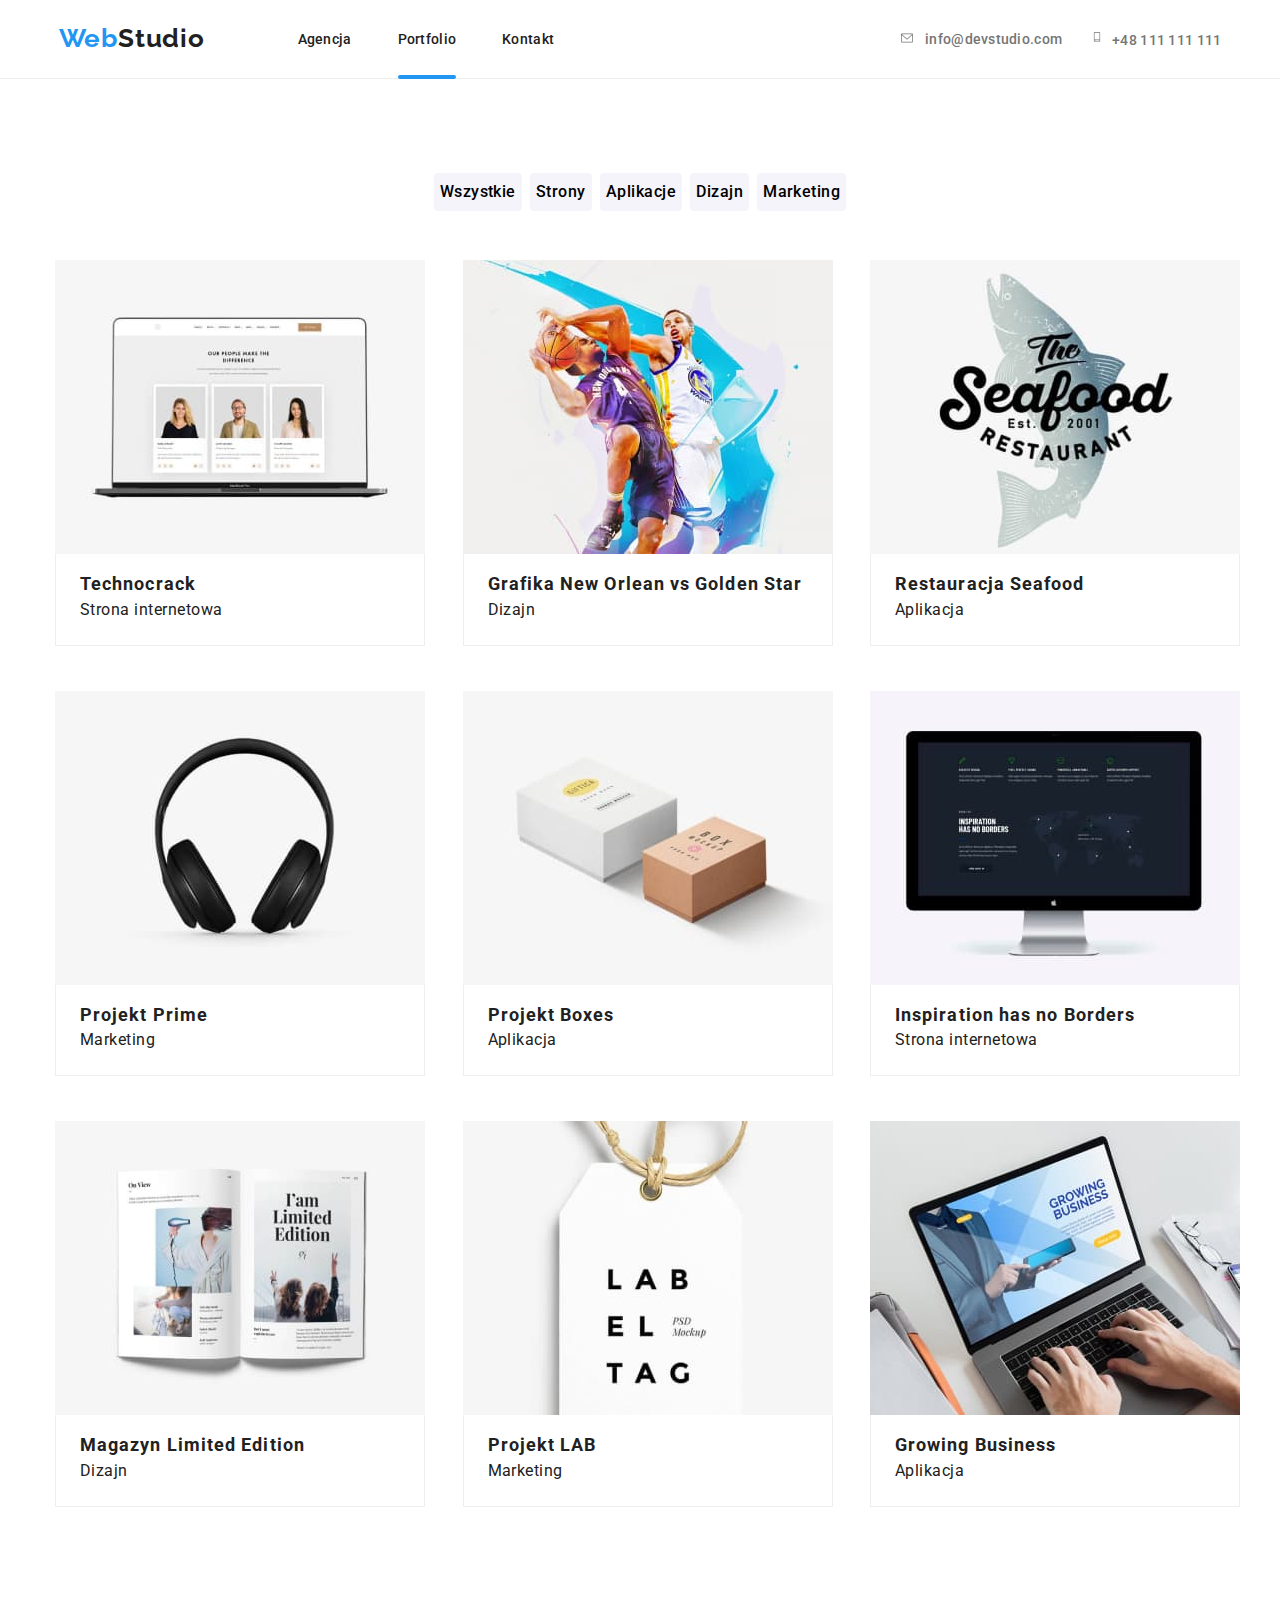
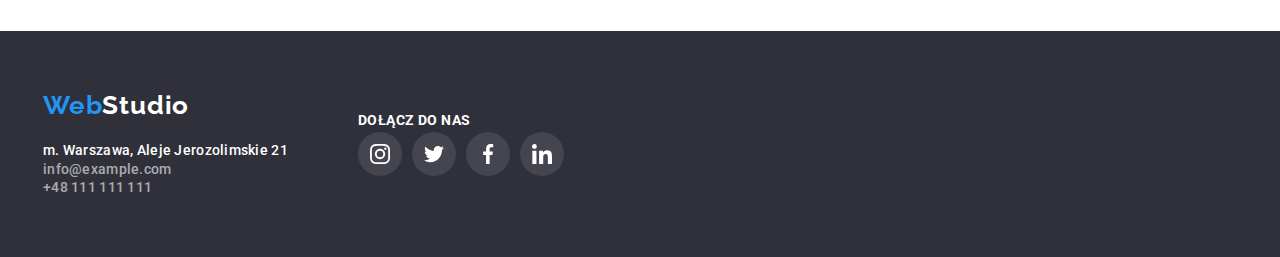
==== portfolio.html @ 9479b804 "zmiany w index" ====
<!DOCTYPE html>
<html lang="en">
<head>
    <meta charset="UTF-8">
    <meta http-equiv="X-UA-Compatible" content="IE=edge">
    <meta name="viewport" content="width=device-width, initial-scale=1.0">
    <title>Studio</title>
    <link rel="stylesheet" href="https://cdnjs.cloudflare.com/ajax/libs/modern-normalize/1.0.0/modern-normalize.min.css">
    <link rel="stylesheet" href="css/styles.css">
    <link rel="preconnect" href="https://fonts.googleapis.com">
    <link rel="preconnect" href="https://fonts.gstatic.com" crossorigin>
    <link href="https://fonts.googleapis.com/css2?family=Raleway:wght@700&family=Roboto:wght@400;500;700;900&display=swap" rel="stylesheet">
</head>
<body>
    <header class="head">
        <div class="container">
            <div class="logo">
                <a class="logo-black" href="index.html"><span class="logo-blue">Web</span>Studio</a>
            </div>
            <nav class="navigation">
                <ul class="navigation-list">
                    <li class="navigation-list-item">
                        <a class="navigation-list-item-link" href="index.html">Agencja</a>
                    </li>
                    <li class="navigation-list-item ">
                        <div>
                            <a class="navigation-list-item-link blue-line" href="portfolio.html">Portfolio</a>
                        </div>
                    </li>
                    <li class="navigation-list-item">
                        <a class="navigation-list-item-link" href="#">Kontakt</a>
                    </li>
                </ul>
            </nav>
            <ul class="head-adress-list">
                <li class="head-adres-mail adress-link">
                    <a class="head-adress-link" href="mailto:info@devstudio.com">
                        <svg class="head-icon" width="16" height="12">
                            <use href="./images/sprite.svg#icon-icon1head1" id="icon-icon1head1"></use>
                        </svg>info@devstudio.com
                    </a>
                </li>
                <li class="head-adres-phone">
                    <a class="head-adress-link" href="tel:+48111111111"> 
                        <svg class="head-icon" width="10" height="16">
                            <use href="./images/sprite.svg#icon-icon1head2"></use>
                        </svg>+48 111 111 111
                    </a>
                </li>    
            </ul>
        </div>
    </header> 
    <main>
<!--division:Buttons-->
        <section class="menu-buttons">
            <div class="container">
                <ul class="menu-buttons-list">
                    <li class="menu-buttons-list-item"><button class="button-portfolio" type="button">Wszystkie</button></li>
                    <li class="menu-buttons-list-item"><button class="button-portfolio" type="button">Strony</button></li>
                    <li class="menu-buttons-list-item"><button class="button-portfolio" type="button">Aplikacje</button></li>
                    <li class="menu-buttons-list-item"><button class="button-portfolio" type="button">Dizajn</button></li>
                    <li class="menu-buttons-list-item"><button class="button-portfolio" type="button">Marketing</button></li>
                </ul>
            </div>
        </section>
<!--division:Portfolio-->
        <section class="portfolio">   
            <div class="container">
                <ul class="portfolio-list">
                    <li class="portfolio-list-item">
                        <img class="portfolio-photo" src="images/img1computer.jpg" alt="Strona internetowa Technocrack" width='370' height='294'>
                        <figcaption class="portfolio-border">
                            <p class="portfolio-example">Technocrack</p>    
                            <p class="portfolio-description">Strona internetowa</p>
                        </figcaption>    
                    </li>
                    <li class="portfolio-list-item">
                        <img class="portfolio-photo" src="images/img2sport.jpg" alt="Grafika New Orlean vs Golden Star" width='370' height='294'>
                        <figcaption class="portfolio-border">
                            <p class="portfolio-example">Grafika New Orlean vs Golden Star</p>
                            <p class="portfolio-description">Dizajn</p>
                        </figcaption>
                    </li>
                    <li class="portfolio-list-item">
                        <img class="portfolio-photo" src="images/img3fish.jpg" alt="Logo Restauracji Seafood" width='370' height='294'>
                        <figcaption class="portfolio-border">
                            <p class="portfolio-example">Restauracja Seafood</p>
                            <p class="portfolio-description">Aplikacja</p>
                        </figcaption>
                    </li>
                    <li class="portfolio-list-item">
                        <img class="portfolio-photo" src="images/img4headphone.jpg" alt="Słuchwki - Projekt Prime" width='370' height='294'>
                        <figcaption class="portfolio-border">
                            <p class="portfolio-example">Projekt Prime</p>
                            <p class="portfolio-description">Marketing</p>
                        </figcaption>
                    </li>
                    <li class="portfolio-list-item">
                        <img class="portfolio-photo" src="images/img5boxes.jpg" alt="Pudełka - Projekt Boxes" width='370' height='294'>
                        <figcaption class="portfolio-border">
                            <p class="portfolio-example" >Projekt Boxes</p>
                            <p class="portfolio-description">Aplikacja</p>
                        </figcaption>        
                    </li> 
                    <li class="portfolio-list-item">
                        <img class="portfolio-photo" src="images/img6monitor.jpg" alt=">Na ekranie monitora strona Projektu Inspiration has no Borders" width='370' height='294'>
                        <figcaption class="portfolio-border">
                            <p class="portfolio-example">Inspiration has no Borders</p>
                            <p class="portfolio-description">Strona internetowa</p>
                        </figcaption>   
                    </li>
                    <li class="portfolio-list-item">
                        <img class="portfolio-photo" src="images/img7book.jpg" alt="Otwarty magazyn Limited Edition" width='370' height='294'>
                        <figcaption class="portfolio-border">   
                            <p class="portfolio-example">Magazyn Limited Edition</p>
                            <p class="portfolio-description">Dizajn</p>
                        </figcaption>
                    </li>
                    <li class="portfolio-list-item">
                        <img class="portfolio-photo" src="images/img8label.jpg" alt="Zawieszka z logiem Projekt LAB" width='370' height='294'>
                        <figcaption class="portfolio-border">
                                <p class="portfolio-example">Projekt LAB</p>
                                <p class="portfolio-description">Marketing</p>
                        </figcaption>
                    </li>
                    <li class="portfolio-list-item">
                        <img class="portfolio-photo" src="images/img9computer2.jpg" alt="Logotyp Growing Business na ekranie monitora" width='370' height='294'>
                        <figcaption class="portfolio-border">
                                <p class="portfolio-example">Growing Business</p>
                                <p class="portfolio-description">Aplikacja</p>
                        </figcaption>
                    </li>
                </ul>
            </div>
        </section>
    </main>
    <!--FOOTER-->
    <footer class="foot section">
        <div class="container foot-div">
            <div class="foot-navigation">
                <div class="logo-foot">
                    <a class="logo-white" href="index.html"><span class="logo-blue">Web</span>Studio</a>
                </div>
                <address>
                    <ul class="foot-list">
                        <li><a class="foot-adress" href="https://goo.gl/maps/iG8N9iNhBNZRM3RP8">m. Warszawa, Aleje
                                Jerozolimskie 21</a></li>
                        <li><a class="foot-mail" href="mailto:info@example.com">info@example.com</a></li>
                        <li><a class="foot-phone-number" href="tel:+48111111111">+48 111 111 111</a></li>
                    </ul>
                </address>
            </div>
            <div class="foot-social-media">
                <p class="foot-social-media-caption">DOŁĄCZ DO NAS</p>
                <ul class="foot-social-media-list">
                    <li class="foot-social-media-list-item">
                        <a class="foot-social-media-list-link" href="#">
                            <svg class="foot-icon" width="20" height="20">
                                <use href="./images/sprite.svg#icon-icon3socialmedia1"></use>
                            </svg>
                        </a>
                    </li>
                    <li class="foot-social-media-list-item">
                        <a class="foot-social-media-list-link" href="#">
                            <svg class="foot-icon" width="20" height="20">
                                <use href="./images/sprite.svg#icon-icon3socialmedia2"></use>
                            </svg>
                        </a>
                    </li>
                    <li class="foot-social-media-list-item">
                        <a class="foot-social-media-list-link" href="#">
                            <svg class="foot-icon" width="20" height="20">
                                <use href="./images/sprite.svg#icon-icon3socialmedia3"></use>
                            </svg>
                        </a>
                    </li>
                    <li class="foot-social-media-list-item">
                        <a class="foot-social-media-list-link" href="#">
                            <svg class="foot-icon" width="20" height="20">
                                <use href="./images/sprite.svg#icon-icon3socialmedia4"></use>
                            </svg>
                        </a>
                    </li>
                </ul>
            </div>
        </div>
    </footer>
</body>
</html>
---- css/styles.css ----
:root {
  --main-font: "Roboto", sans-serif;
  --secondary-font: "Raleway", sans-serif;
  --main-color: #212121;
  --secondary-color: #2196f3;
  --white-color: #ffffff;
  --grey-color: #757575;
  --background-color: #2f303a;
  --second-background-color: #F5F4FA;
  --third-backgroundcolor: rgba(47,48,58,0.8);
  --footer-color: rgba(255, 255, 255, 0.6);
  --button-background-color: #f5f4fa;
  --backdrop-background-color: rgba(0, 0, 0, 0.1);
  --main-button-box-shadow: 0px 4px 4px rgba(0, 0, 0, 0.15);
  --menu-button-box-shadow: 0px 3px 1px rgba(0, 0, 0, 0.1),
    0px 1px 2px rgba(0, 0, 0, 0.08),
    0px 2px 2px rgba(0, 0, 0, 0.12);
  --white-border-color: #eeeeee;
  --caption-shadow: rgba(0, 0, 0, 0.12),
    0px 1px 1px rgba(0, 0, 0, 0.14),
    0px 2px 1px rgba(0, 0, 0, 0.2);
  --icon-first-color: #AFB1B8;
  --icon-second-color: rgba(255, 255, 255, 0.1);
  --portfolio-shadow: 0px 1px 1px rgba(0, 0, 0, 0.12),
    0px 4px 4px rgba(0, 0, 0, 0.06),
    1px 4px 6px rgba(0, 0, 0, 0.16);
  --modal-window-box-shadow: 0px 1px 3px rgba(0, 0, 0, 0.12),
    0px 1px 1px rgba(0, 0, 0, 0.14),
    0px 2px 1px rgba(0, 0, 0, 0.2);
}
body {
  font-family: var(--main-font);
  color: var(--main-color);
  font-style: normal;
  align-items: center;
}
h1,
h2,
h3,
h4,
h5,
h6 {
  margin: 0;
  padding: 0;
}
ul {
  padding: 0;
  margin: 0;
}
p {
  padding: 0;
  margin: 0;
}
img {
  display: block;
}
.container {
  width: 1200px;
  margin: 0 auto;
  align-items: center;
  justify-content: center;
}
/*=====HEADER=====*/

.head {
  border-bottom: 1px solid var(--white-border-color)
}
.head .container{
  display: flex;
  align-items: center;
  margin-left:auto;
}
.logo {
  margin-right: 93px;
  padding-top: 24px;
  padding-bottom: 24px;  
 }
.logo-black {
  font-family: var(--secondary-font);
  font-weight: 700;
  font-size: 26px;
  line-height: 1,192;
  letter-spacing: 0.03em;
  text-decoration: none;
  color: var(--main-color);
}
.logo-blue {
  font-family: var(--secondary-font);
  font-weight: 700;
  font-size: 26px;
  line-height: 1,192;
  letter-spacing: 0.03em;
  text-decoration: none;
  color: var(--secondary-color);
}
.navigation {
  display: flex;
}
.navigation-list {
  list-style-type: none;
  text-decoration: none;
  display: flex;
  color: var(--main-color);
  }
.navigation-list .navigation-list-item:not(:last-child) {
  margin-right: 46px;
}
.navigation-list-item-link {
  font-weight: 500;
  font-size: 14px;
  line-height: 1,142;
  letter-spacing: 0.02em;
  text-decoration: none;
  color: var(--main-color);
  
}
.navigation-list-item-link:hover,
.navigation-list-item-link:focus,
.navigation-list-item-link:active {
  color: var(--secondary-color);
  text-decoration: none;
}

.blue-line::after {
background-color: var(--secondary-color);
border-radius: 2px;
height: 4px;
width: 58px;
position: absolute;
content: "";
display: block;
justify-content: center;
margin-top: 27px;
margin-bottom: 0;
}

.head-adress-list{
  display: flex;
  padding-left: 345px;
  align-items: center;
  list-style-type: none;
  text-decoration: none;
  }
.adress-link:not(:last-child) {
  margin-right: 30px;
}
.head-adress-link {
  font-weight: 500;
  font-size: 14px;
  line-height: 1,142;
  letter-spacing: 0.02em;
  text-decoration: none;
  color: var(--grey-color);
}
.head-adress-link:hover,
.head-adress-link:hover .head-icon,
.head-adress-link:focus,
.head-adress-link:active,
.head-icon:hover,
.head-icon:focus,
.head-icon:active {
  color: var(--secondary-color);
  fill: var(--secondary-color);
}
.head-icon {
  display: inline-flex;
  align-items: center;
  justify-content: center;
  fill: var(--grey-color);
  margin-right: 10px;
  padding-top: auto;
  padding-bottom: auto;
}

/*====H2 to section=====*/

.heading-second-level {
  font-weight: 700;
  font-size: 36px;
  line-height: 1.143;
  padding-top: 94px;
  padding-bottom: 50px;
  list-style-type: none;
  text-decoration: none;
  padding-top: 94px;
  
}
/*=====section:EFEKTYWNE ROZWIĄZANIA DLA WASZEGO BIZNESU=======*/

.hero {
  display: flex;
  max-width: 1600px;
  padding-top: 200px;
  padding-bottom: 200px;
  background-size: cover;
  align-items: center;
  margin-left: auto;
  margin-right: auto;
  background-repeat: no-repeat;
  background-image:linear-gradient(rgba(47, 48, 58, 0.4),rgba(47, 48, 58, 0.4)), url("../images/imgbackground1.jpg");
  
}
.hero .hero-content-title {
  width: 696px;
  text-align: center;
  margin-left: auto;
  margin-right: auto;
}
.hero-content {
  text-decoration: none;

  }
.hero-content-title {
  font-weight: 900;
  font-size: 44px;
  line-height: 1.363;
  letter-spacing: 0.06em;
  text-decoration: none;
  text-transform: uppercase;
  color: var(--white-color);
  padding-bottom: 30px; 
}
.hero-content-button {
  font-weight: 700;
  font-size: 16px;
  line-height: 1,185;
  width: 200px;
  height: 50px;
  color: var(--white-color);
  background-color: var(--secondary-color);
  box-shadow: var(--main-button-box-shadow);
  border-radius: 4px;
  border-style: none;
  cursor: pointer;
  align-items: center;
  text-align: center;
  display: block;
  letter-spacing: 0.06em;
  margin-right:auto;
  margin-left:auto;
  }

  

/*======division:paragraphs=======*/

.paragraphs {
  padding-top: 94px;
 }
.paragraphs-list {
  list-style-type: none;
  text-decoration: none;
  display: flex;
  justify-content: space-evenly;
}
.paragraphs-list-item {
  padding-right: 15px;
  padding-left: 15px;
}
.paragraphs-list-item-title {
  font-weight: 700;
  font-size: 14px;
  line-height: 1.143;
  text-transform: uppercase;
  letter-spacing: 0.03em;
}
.paragraphs-list-item-content {
  font-size: 14px;
  line-height: 1.714;
  text-transform: none;
  letter-spacing: 0.03em;
  color: var(--grey-color);
  margin-top: 10px;
}
.paragraphs-list-icon {
  width: 270px;
  height: 120px;
  background-color: var(--second-background-color);
  display: flex;
  justify-content: center;
  align-items: center;
  margin-bottom: 30px;
}
/*======section:Czym się zajmujemy=======*/

.about-us-heading-second-level {
  font-weight: 700;
  font-size: 36px;
  line-height: 1.167;
  padding-top: 94px;
  padding-bottom: 50px;
  margin: 0 auto;
  list-style-type: none;
  text-decoration: none;
  padding-top: 94px;
  padding-left: 424px;
}
.about-us-title {
  font-weight: 700;
  font-size: 36px;
  line-height: 1.167;
  list-style-type: none;
  text-decoration: none;
  align-items: center;
  padding-bottom:  50px;
}
.about-us-list {
  display: flex;
  list-style-type: none;
  padding-bottom: 94px;
  }
.about-us-list-item {
  padding-right: 15px;
  padding-left: 15px;
}
.about-us-caption {
display: block;
}
.about-us-label {
  position: relative;
  bottom: 70px;
  display: flex;
  align-items: center;
  justify-content: center;
  width: 100%;
  height: 70px;
  font-weight: 700;
  font-size: 14px;
  line-height: 1.143;
  text-align: center;
  letter-spacing: 0.03em;
  text-transform: uppercase;
  color: var(--white-color);
  background-color: var(--third-backgroundcolor);
}

/*======section: Nasz zespół=======*/

.team {
  background-color: var(--second-background-color);
}
.team-heading-second-level {
  font-weight: 700;
  font-size: 36px;
  line-height: 1.167;
  padding-top: 94px;
  padding-bottom: 50px;
  margin: 0 auto;
  list-style-type: none;
  text-decoration: none;
  padding-top: 94px;
  padding-left: 496px;
}
.team-list {
  display: flex;
  justify-content: space-evenly;
  list-style: none;
  flex-basis: calc(100%/4-30px);
}
.team-list-item {
  width: 270px;
  justify-content: center;
  display: flex;
  margin-left: 15px;
  margin-right: 15px;
  margin-bottom: 30px;
}
.team-list-caption {
  height: auto;
  width: 270px;
  border-radius: 0px 0px 4px 4px;
  box-shadow: 0px 1px 3px var(--caption-shadow);
  background: var(--white-color); 
}
.team-list-name {
  font-weight: 500;
  font-size: 16px;
  line-height: 1,188;
  letter-spacing: 0.03em;
  text-align: center;
  margin:0;
  padding-top:30px;
  padding-bottom: 10px;
}
.team-list-position {
  font-size: 16px;
  line-height: 1,188;
  letter-spacing: 0.03em;
  color: var(--grey-color);
  text-align: center;
  margin:0;
  padding-bottom:30px;
}
.team-social-media {
  display: flex;
  justify-content: space-evenly;
  align-content: center;
  padding-bottom: 30px;
}
.team-list-link{
  display: flex;
  align-items: center;
  justify-content: center;
  width: 44px;
  height: 44px;
  background-color: var(--white-color);
  border-radius: 50%;
  fill: var(--icon-first-color);
}
.team-list-link:focus, .team-list-link:hover {
  background-color: var(--secondary-color);
  fill: var(--white-color);  
}

/*=======section:Nasi klienci================*/

.our-clients-second-level {
font-weight: 700;
font-size: 36px;
line-height: 1,167;
text-align: center;
letter-spacing: 0.03em;
padding-top: 94px;
padding-bottom: 50px;
}
.our-clients-list {
  display: flex;
  align-items: center;
  justify-content: space-evenly;
  list-style-type: none;
  padding-bottom: 94px;
 
}
.our-clients-list-link {
  border: 1px solid var(--icon-first-color);
  border-radius: 4px;
  width: 170px;
  height: 92px;
  display: flex;
  align-items: center;
  justify-content: space-evenly;
    fill: var(--icon-first-color);
}
.client-icon {
  width: 106px;
  height: 60px;

}
.our-clients-list-link:hover, .our-clients-list-link:focus {
  fill: var(--secondary-color);
  border: 1px solid var(--secondary-color);
}

/*===========okno modalne===========*/

.backdrop {
  position: fixed;
  background-color: var(--backdrop-background-color);
  width: 100%;
  height: 100%;
  left: 0;
  top: 0;
  transition: opacity 250ms cubic-bezier(0.4, 0, 0.2, 1);

}
.modal {
  position: absolute;
  background-color: var(--white-color);
  width: 528px;
  height: 581px;
  border-radius: 4px;
  box-shadow: var(--modal-window-box-shadow);
  top: 40%;
  left: 50%;
  transform: translate(-50%, -15%);
  
}
.close-btn {
  position: absolute;
  top: 8px;
  right: 8px;
  width: 30px;
  height: 30px;
  border-radius: 50%;
  cursor: pointer;
  color: var(--white-color);
  background-color: var(--white-color);
  border: 1px solid var(--backdrop-background-color);
}
.close-icon {
  height: 18px;
  width: 18px;
  position: absolute;
  top: 5px;
  right: 5px;
  
}
.is-hidden {
  opacity: 0;
  visibility: hidden;
  pointer-events: none;
}


/*=======footer=====================*/

.foot {
  background-color: var(--background-color);
  font-style: normal;
 }
.foot .container {
  display: flex;
  align-items: center;
}
.foot-div {
  display: inline-block;
  margin: auto;
}
.logo-foot{
  padding-top: 60px;
}
.logo-white {
  font-family: var(--secondary-font);
  font-weight: 700;
  font-size: 26px;
  line-height: 1,192;
  letter-spacing: 0.03em;
  text-decoration: none;
  color: var(--white-color);
}
.foot-list {
  list-style-type: none;
  padding-top: 20px;
  padding-bottom: 60px;

  display: flex;
  flex-direction: column;
}
.foot-adress {
  font-weight: 500;
  font-size: 14px;
  line-height: 1.333;
  letter-spacing: 0.02em;
  text-decoration: none;
  font-style: normal;
  color: var(--white-color);
}
.foot-adress:hover,
.foot-adress:focus,
.foot-adress:active {
  color: var(--secondary-color);
}
.foot-mail {
  font-weight: 500;
  font-size: 14px;
  line-height: 1.333;
  letter-spacing: 0.02em;
  text-decoration: none;
  font-style: normal;
  color: var(--footer-color);
}
.foot-mail:hover,
.foot-mail:focus,
.foot-mail:active {
  color: var(--secondary-color);
}
.foot-phone-number {
  font-weight: 500;
  font-size: 14px;
  line-height: 1.333;
  letter-spacing: 0.02em;
  text-decoration: none;
  font-style: normal;
  color: var(--footer-color);
}
.foot-phone-number:hover,
.foot-phone-number:focus,
.foot-phone-number:active {
  color: var(--secondary-color);
}
.foot-social-media {
    padding-left: 70px;
  padding-right: 663px;
}
.foot-social-media-list{
  list-style: none;
  display: flex;
  padding-top: 20px;
}
.foot-social-media-list-item {
  padding-right: 10px;
}
.foot-social-media-caption{
  font-weight: 700;
  font-size: 14px;
  line-height: 16px;
  letter-spacing: 0.03em;
  text-transform: uppercase;
  position: absolute;
  color: var(--white-color);
  margin: 0px;
  padding-bottom: 20px;
}
.foot-social-media-list-link { 
  display: flex;
  align-items: center;
  justify-content: space-evenly;
  width: 44px;
  height: 44px;
  background-color: var(--icon-second-color);
  border-radius: 50%;
  fill: var(--white-color);
  list-style-type: none;
  }
.foot-social-media-list-link:focus,
.foot-social-media-list-link:hover {
  background-color: var(--secondary-color);
  fill: var(--white-color);
}
/*=========Portfolio buttons==========*/

.menu-buttons-list {
  list-style: none;
  display: flex;
  justify-content: center;
  padding-top: 94px;
  padding-bottom: 34px;
}
.menu-buttons-list-item:not(:last-child) {
  margin-right: 8px;
}
.button-portfolio {
  font-weight: 500;
  font-style: normal;
  font-size: 16px;
  line-height: 1.625;
  letter-spacing: 0.03em;
  width: auto;
  height: 38px;
  border-style: none;
  background-color: var(--button-background-color);
  border-radius: 4px;
  cursor: pointer;
}
.button-portfolio:hover,
.button-portfolio:focus {
  background-color: var(--secondary-color);
  box-shadow: var(--menu-button-box-shadow);
  color: var(--white-color);
  cursor: pointer;
}


/*======divison portfolio====*/

.portfolio-list {
  list-style-type: none;
  display: flex;
  flex-wrap: wrap;
  justify-content: space-between;
  margin-bottom: 94px;
}
.portfolio-list-item {
  margin-left: 15px;
  margin-top: 15px;
  margin-bottom: 30px;
  flex-basis: calc(100% / 3 - 30px);
  max-width: 370px;
}
.portfolio-list-item:hover,
.portfolio-list-item:focus {
  cursor: pointer;
  box-shadow: var(--portfolio-shadow);

}
.portfolio-border {
  border-left: 1px solid var(--white-border-color);
  border-bottom: 1px solid var(--white-border-color);
  border-right: 1px solid var(--white-border-color);
  width: 370px;
}
.portfolio-example {
  font-weight: 700;
  font-size: 18px;
  line-height: 2,000;
  letter-spacing: 0.06em;
  padding-top: 20px;
  padding-left: 24px;
}
.portfolio-description {
  font-size: 16px;
  line-height: 30px;
  letter-spacing: 0.03em;
  text-align: left;
  padding-left: 24px;
  padding-bottom: 20px;
  line-height: 1,666;
}
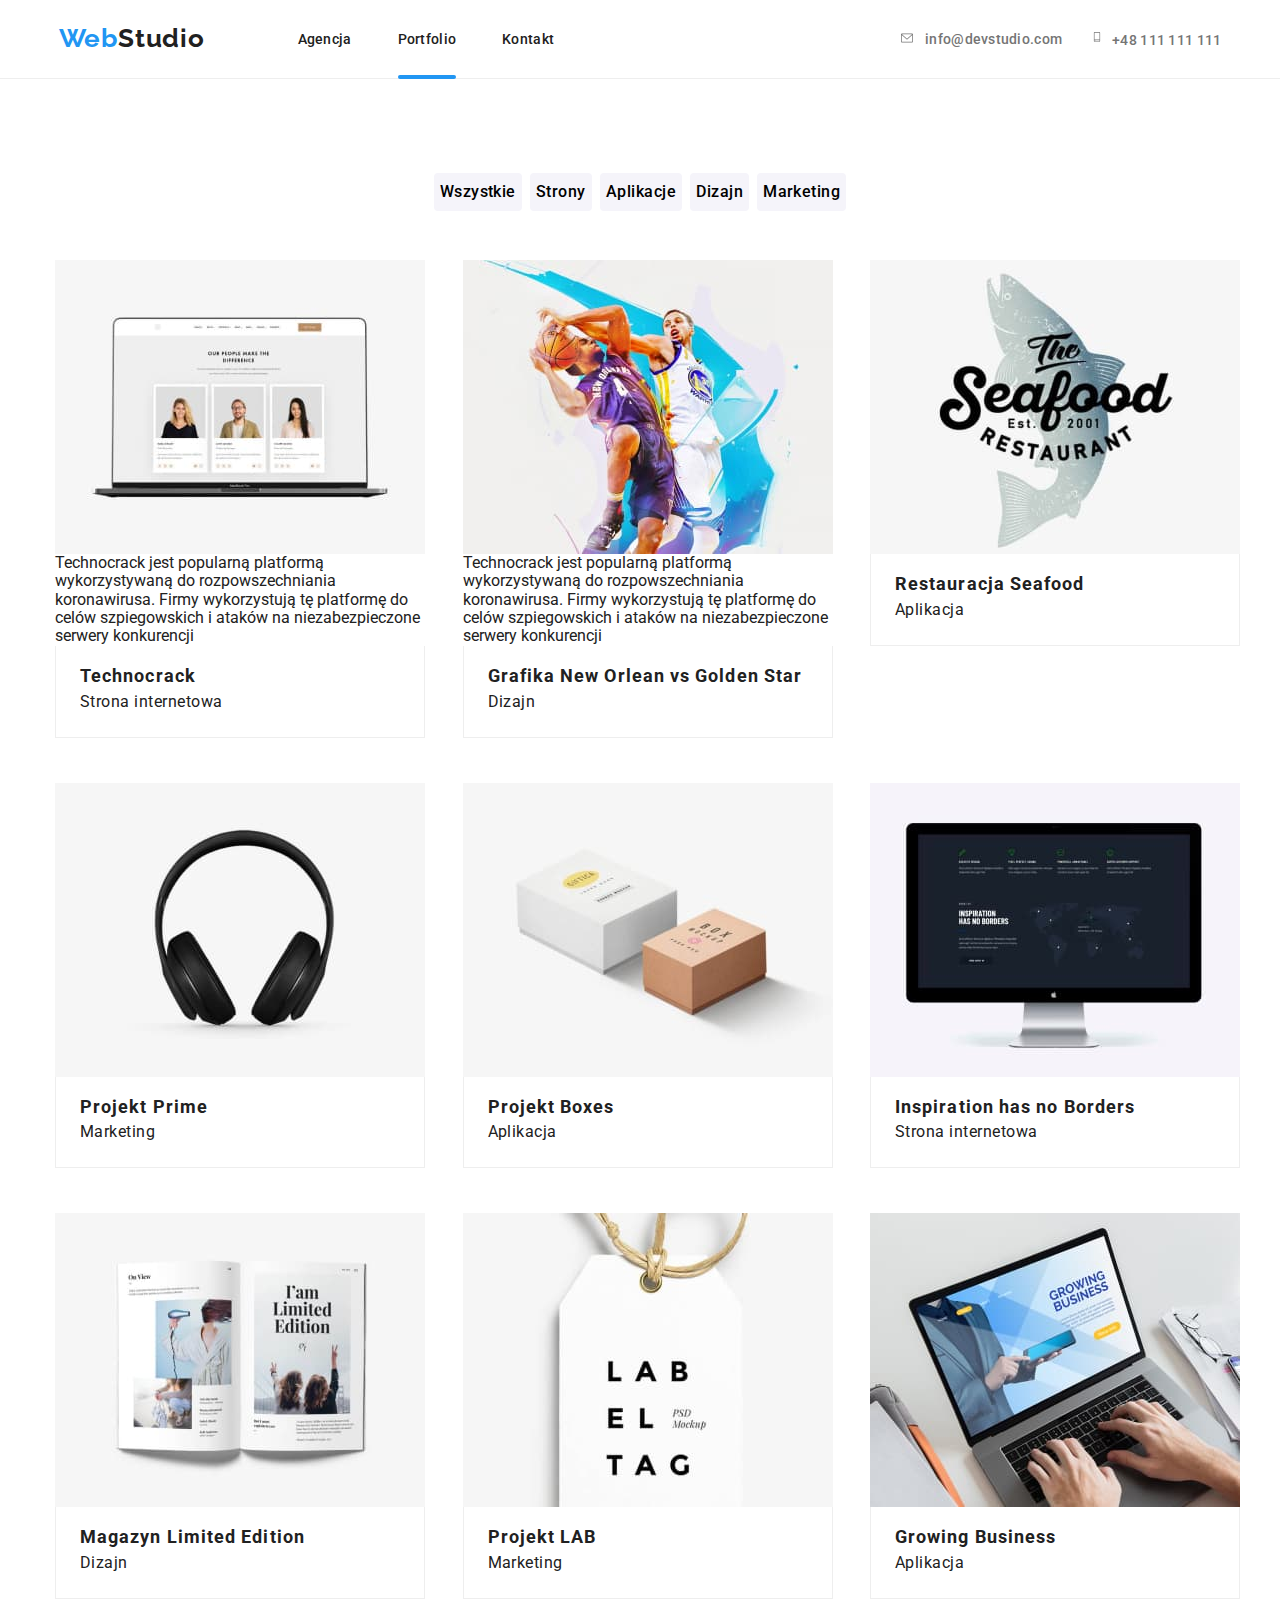
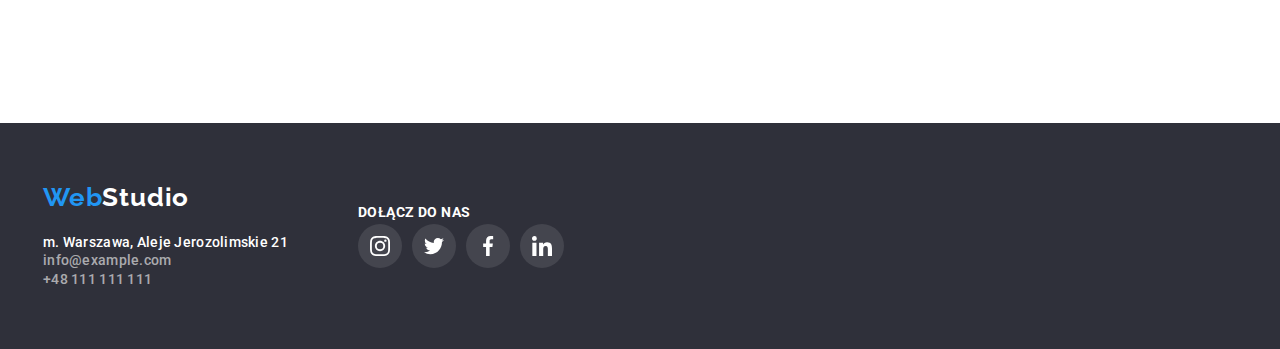
==== commit c52b3a71: "Update portfolio.html" ====
--- a/portfolio.html
+++ b/portfolio.html
@@ -68,14 +68,20 @@
             <div class="container">
                 <ul class="portfolio-list">
                     <li class="portfolio-list-item">
-                        <img class="portfolio-photo" src="images/img1computer.jpg" alt="Strona internetowa Technocrack" width='370' height='294'>
+                        <div>
+                            <img class="portfolio-photo" src="images/img1computer.jpg" alt="Strona internetowa Technocrack" width='370' height='294'>
+                            <p>Technocrack jest popularną platformą wykorzystywaną do rozpowszechniania koronawirusa. Firmy wykorzystują tę platformę do celów szpiegowskich i ataków na niezabezpieczone serwery konkurencji</p>
+                        </div>      
                         <figcaption class="portfolio-border">
                             <p class="portfolio-example">Technocrack</p>    
                             <p class="portfolio-description">Strona internetowa</p>
-                        </figcaption>    
+                        </figcaption>
                     </li>
                     <li class="portfolio-list-item">
-                        <img class="portfolio-photo" src="images/img2sport.jpg" alt="Grafika New Orlean vs Golden Star" width='370' height='294'>
+                        <div>
+                            <img class="portfolio-photo" src="images/img2sport.jpg" alt="Grafika New Orlean vs Golden Star" width='370' height='294'>
+                            <p>Technocrack jest popularną platformą wykorzystywaną do rozpowszechniania koronawirusa. Firmy wykorzystują tę platformę do celów szpiegowskich i ataków na niezabezpieczone serwery konkurencji</p>
+                        </div>
                         <figcaption class="portfolio-border">
                             <p class="portfolio-example">Grafika New Orlean vs Golden Star</p>
                             <p class="portfolio-description">Dizajn</p>
--- a/css/styles.css
+++ b/css/styles.css
@@ -170,6 +170,7 @@
   margin-right: 10px;
   padding-top: auto;
   padding-bottom: auto;
+  padding-right: 0;
 }
 
 /*====H2 to section=====*/
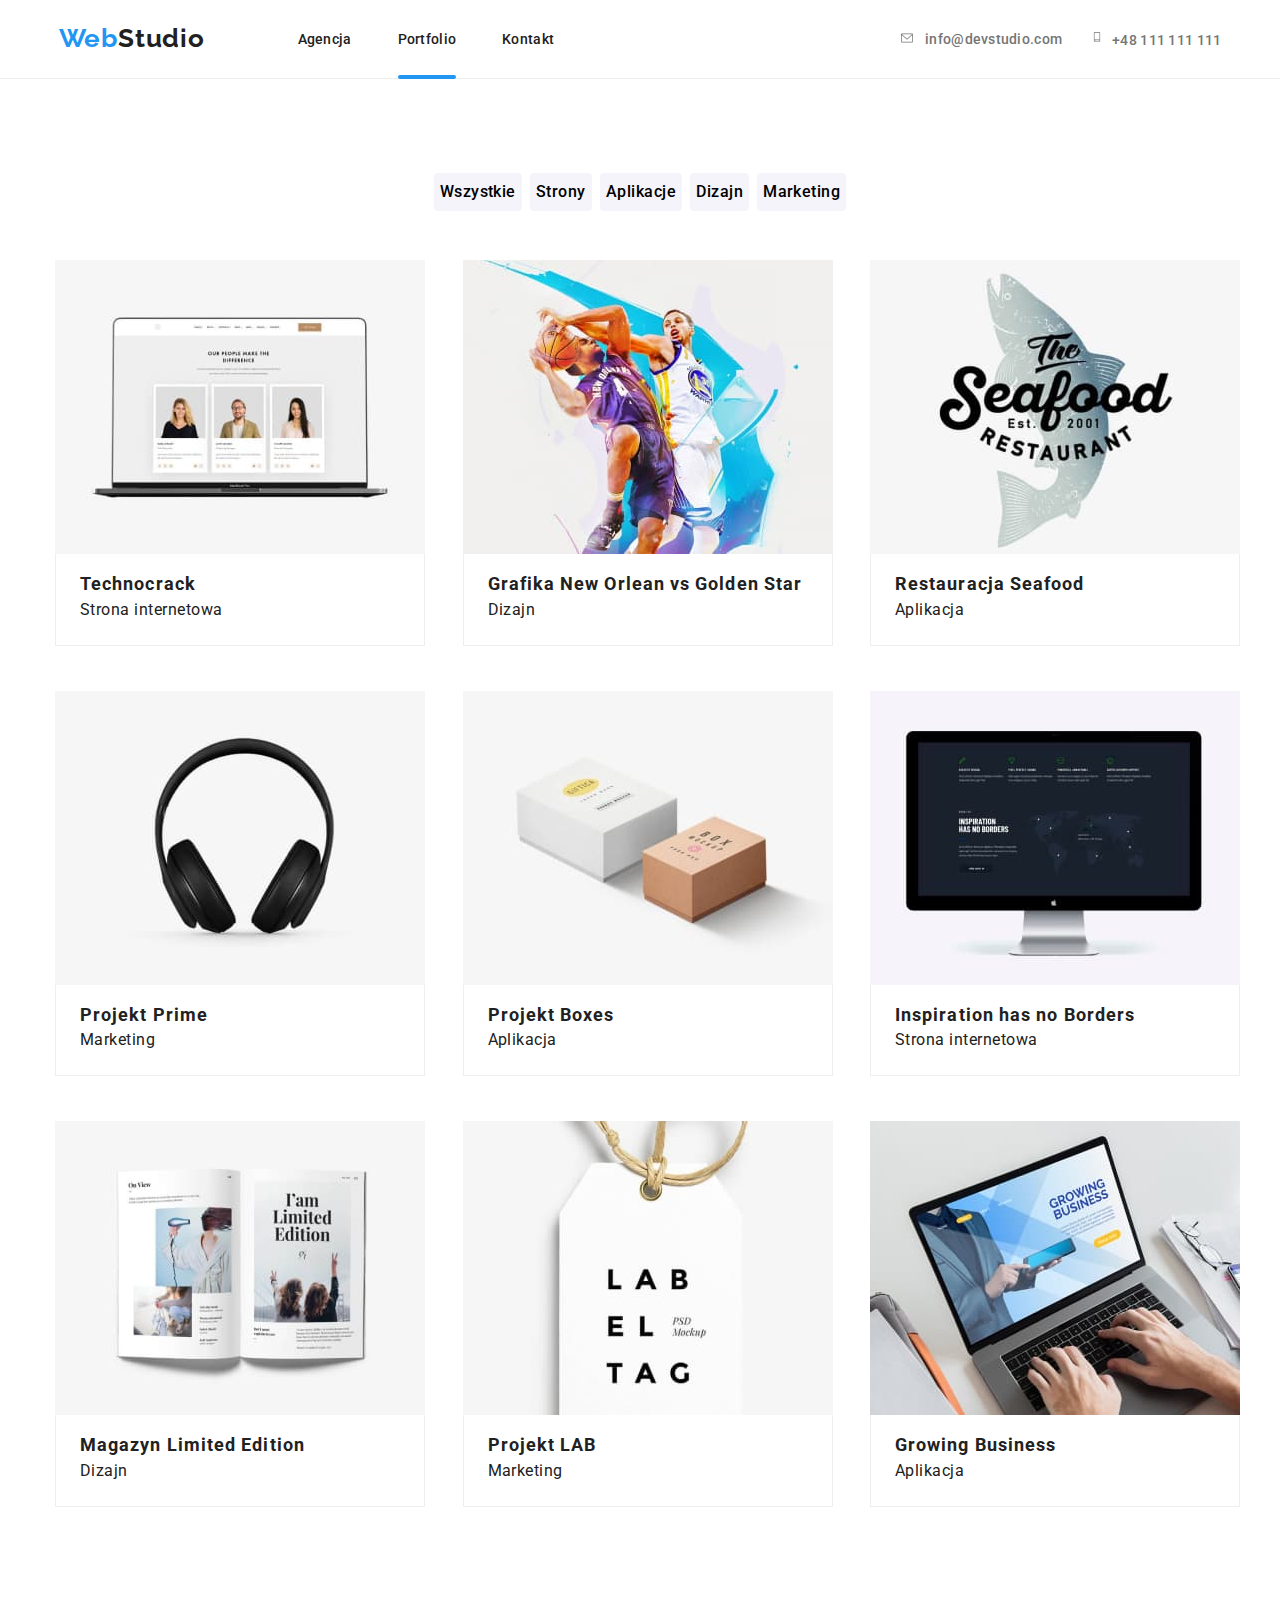
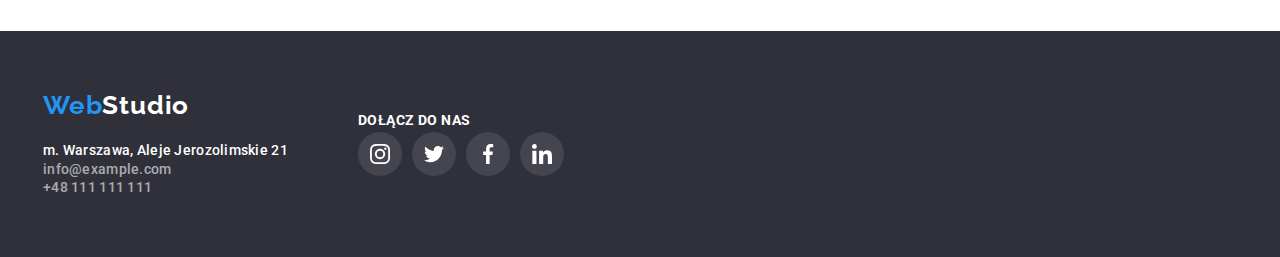
==== commit ed5c9939: "css+portfolio" ====
--- a/portfolio.html
+++ b/portfolio.html
@@ -68,73 +68,112 @@
             <div class="container">
                 <ul class="portfolio-list">
                     <li class="portfolio-list-item">
-                        <div>
+                        <div class="portfolio-item">
                             <img class="portfolio-photo" src="images/img1computer.jpg" alt="Strona internetowa Technocrack" width='370' height='294'>
-                            <p>Technocrack jest popularną platformą wykorzystywaną do rozpowszechniania koronawirusa. Firmy wykorzystują tę platformę do celów szpiegowskich i ataków na niezabezpieczone serwery konkurencji</p>
-                        </div>      
-                        <figcaption class="portfolio-border">
+                            <div class="portfolio-box">
+                                <p class="portfolio-box-text">Technocrack jest popularną platformą wykorzystywaną do rozpowszechniania koronawirusa. Firmy wykorzystują tę platformę do celów szpiegowskich i ataków na niezabezpieczone serwery konkurencji</p>
+                            </div>
+                        </div>
+                        <div class="portfolio-border">
                             <p class="portfolio-example">Technocrack</p>    
                             <p class="portfolio-description">Strona internetowa</p>
-                        </figcaption>
-                    </li>
-                    <li class="portfolio-list-item">
-                        <div>
+                        </div>
+                    </li>
+                    <li class="portfolio-list-item">
+                        <div class="portfolio-item">                  
                             <img class="portfolio-photo" src="images/img2sport.jpg" alt="Grafika New Orlean vs Golden Star" width='370' height='294'>
-                            <p>Technocrack jest popularną platformą wykorzystywaną do rozpowszechniania koronawirusa. Firmy wykorzystują tę platformę do celów szpiegowskich i ataków na niezabezpieczone serwery konkurencji</p>
-                        </div>
-                        <figcaption class="portfolio-border">
+                            <div class="portfolio-box">
+                                <p class="portfolio-box-text">Technocrack jest popularną platformą wykorzystywaną do rozpowszechniania koronawirusa. Firmy wykorzystują tę platformę do celów szpiegowskich i ataków na niezabezpieczone serwery konkurencji</p>
+                            </div>
+                        </div>
+                        <div class="portfolio-border">
                             <p class="portfolio-example">Grafika New Orlean vs Golden Star</p>
                             <p class="portfolio-description">Dizajn</p>
-                        </figcaption>
-                    </li>
-                    <li class="portfolio-list-item">
-                        <img class="portfolio-photo" src="images/img3fish.jpg" alt="Logo Restauracji Seafood" width='370' height='294'>
-                        <figcaption class="portfolio-border">
+                        </div>
+                    </li>
+                    <li class="portfolio-list-item">
+                        <div class="portfolio-item">                      
+                            <img class="portfolio-photo" src="images/img3fish.jpg" alt="Logo Restauracji Seafood" width='370' height='294'>
+                            <div class="portfolio-box">
+                                <p class="portfolio-box-text">Technocrack jest popularną platformą wykorzystywaną do rozpowszechniania koronawirusa. Firmy wykorzystują tę platformę do celów szpiegowskich i ataków na niezabezpieczone serwery konkurencji</p>
+                            </div>
+                        </div>
+                        <div class="portfolio-border">
                             <p class="portfolio-example">Restauracja Seafood</p>
                             <p class="portfolio-description">Aplikacja</p>
-                        </figcaption>
-                    </li>
-                    <li class="portfolio-list-item">
-                        <img class="portfolio-photo" src="images/img4headphone.jpg" alt="Słuchwki - Projekt Prime" width='370' height='294'>
-                        <figcaption class="portfolio-border">
+                        </div>
+                    </li>
+                    <li class="portfolio-list-item">
+                        <div class="portfolio-item">                        
+                            <img class="portfolio-photo" src="images/img4headphone.jpg" alt="Słuchwki - Projekt Prime" width='370' height='294'>
+                            <div class="portfolio-box">
+                                <p class="portfolio-box-text">Technocrack jest popularną platformą wykorzystywaną do rozpowszechniania koronawirusa. Firmy wykorzystują tę platformę do celów szpiegowskich i ataków na niezabezpieczone serwery konkurencji</p>
+                            </div>
+                        </div>
+                        <div class="portfolio-border">
                             <p class="portfolio-example">Projekt Prime</p>
                             <p class="portfolio-description">Marketing</p>
-                        </figcaption>
-                    </li>
-                    <li class="portfolio-list-item">
-                        <img class="portfolio-photo" src="images/img5boxes.jpg" alt="Pudełka - Projekt Boxes" width='370' height='294'>
-                        <figcaption class="portfolio-border">
+                        </div>
+                    </li>
+                    <li class="portfolio-list-item">
+                        <div class="portfolio-item">
+                            <img class="portfolio-photo" src="images/img5boxes.jpg" alt="Pudełka - Projekt Boxes" width='370' height='294'>
+                            <div class="portfolio-box">
+                                <p class="portfolio-box-text">Technocrack jest popularną platformą wykorzystywaną do rozpowszechniania koronawirusa. Firmy wykorzystują tę platformę do celów szpiegowskich i ataków na niezabezpieczone serwery konkurencji</p>
+                            </div>
+                        </div>
+                        <div class="portfolio-border">
                             <p class="portfolio-example" >Projekt Boxes</p>
                             <p class="portfolio-description">Aplikacja</p>
-                        </figcaption>        
+                        </div>        
                     </li> 
                     <li class="portfolio-list-item">
-                        <img class="portfolio-photo" src="images/img6monitor.jpg" alt=">Na ekranie monitora strona Projektu Inspiration has no Borders" width='370' height='294'>
-                        <figcaption class="portfolio-border">
+                        <div class="portfolio-item">
+                            <img class="portfolio-photo" src="images/img6monitor.jpg" alt=">Na ekranie monitora strona Projektu Inspiration has no Borders" width='370' height='294'>
+                            <div class="portfolio-box">
+                                <p class="portfolio-box-text">Technocrack jest popularną platformą wykorzystywaną do rozpowszechniania koronawirusa. Firmy wykorzystują tę platformę do celów szpiegowskich i ataków na niezabezpieczone serwery konkurencji</p>
+                            </div>
+                        </div>
+                        <div class="portfolio-border">
                             <p class="portfolio-example">Inspiration has no Borders</p>
                             <p class="portfolio-description">Strona internetowa</p>
-                        </figcaption>   
-                    </li>
-                    <li class="portfolio-list-item">
-                        <img class="portfolio-photo" src="images/img7book.jpg" alt="Otwarty magazyn Limited Edition" width='370' height='294'>
-                        <figcaption class="portfolio-border">   
+                        </div>   
+                    </li>
+                    <li class="portfolio-list-item">
+                        <div class="portfolio-item">
+                            <img class="portfolio-photo" src="images/img7book.jpg" alt="Otwarty magazyn Limited Edition" width='370' height='294'>
+                            <div class="portfolio-box">
+                                <p class="portfolio-box-text">Technocrack jest popularną platformą wykorzystywaną do rozpowszechniania koronawirusa. Firmy wykorzystują tę platformę do celów szpiegowskich i ataków na niezabezpieczone serwery konkurencji</p>
+                            </div>
+                        </div>
+                        <div class="portfolio-border">
                             <p class="portfolio-example">Magazyn Limited Edition</p>
                             <p class="portfolio-description">Dizajn</p>
-                        </figcaption>
-                    </li>
-                    <li class="portfolio-list-item">
-                        <img class="portfolio-photo" src="images/img8label.jpg" alt="Zawieszka z logiem Projekt LAB" width='370' height='294'>
-                        <figcaption class="portfolio-border">
-                                <p class="portfolio-example">Projekt LAB</p>
-                                <p class="portfolio-description">Marketing</p>
-                        </figcaption>
-                    </li>
-                    <li class="portfolio-list-item">
-                        <img class="portfolio-photo" src="images/img9computer2.jpg" alt="Logotyp Growing Business na ekranie monitora" width='370' height='294'>
-                        <figcaption class="portfolio-border">
+                        </div>
+                    </li>
+                    <li class="portfolio-list-item">
+                        <div class="portfolio-item">
+                            <img class="portfolio-photo" src="images/img8label.jpg" alt="Zawieszka z logiem Projekt LAB" width='370' height='294'>
+                            <div class="portfolio-box">
+                                <p class="portfolio-box-text">Technocrack jest popularną platformą wykorzystywaną do rozpowszechniania koronawirusa. Firmy wykorzystują tę platformę do celów szpiegowskich i ataków na niezabezpieczone serwery konkurencji</p>
+                            </div>
+                        </div>
+                        <div class="portfolio-border">
+                            <p class="portfolio-example">Projekt LAB</p>
+                            <p class="portfolio-description">Marketing</p>
+                        </div>
+                    </li>
+                    <li class="portfolio-list-item">
+                        <div class="portfolio-item">
+                            <img class="portfolio-photo" src="images/img9computer2.jpg" alt="Logotyp Growing Business na ekranie monitora" width='370' height='294'>
+                            <div class="portfolio-box">
+                                <p class="portfolio-box-text">Technocrack jest popularną platformą wykorzystywaną do rozpowszechniania koronawirusa. Firmy wykorzystują tę platformę do celów szpiegowskich i ataków na niezabezpieczone serwery konkurencji</p>
+                            </div>
+                        </div>
+                        <div class="portfolio-border">
                                 <p class="portfolio-example">Growing Business</p>
                                 <p class="portfolio-description">Aplikacja</p>
-                        </figcaption>
+                        </div>
                     </li>
                 </ul>
             </div>
--- a/css/styles.css
+++ b/css/styles.css
@@ -112,8 +112,8 @@
   letter-spacing: 0.02em;
   text-decoration: none;
   color: var(--main-color);
-  
-}
+  transition: color 250ms cubic-bezier(0.4, 0, 0.2, 1);
+ }
 .navigation-list-item-link:hover,
 .navigation-list-item-link:focus,
 .navigation-list-item-link:active {
@@ -151,6 +151,8 @@
   letter-spacing: 0.02em;
   text-decoration: none;
   color: var(--grey-color);
+  transition: color 250ms cubic-bezier(0.4, 0, 0.2, 1);
+  transition: fill 250ms cubic-bezier(0.4, 0, 0.2, 1);
 }
 .head-adress-link:hover,
 .head-adress-link:hover .head-icon,
@@ -161,6 +163,7 @@
 .head-icon:active {
   color: var(--secondary-color);
   fill: var(--secondary-color);
+
 }
 .head-icon {
   display: inline-flex;
@@ -171,6 +174,8 @@
   padding-top: auto;
   padding-bottom: auto;
   padding-right: 0;
+  transition: color 250ms cubic-bezier(0.4, 0, 0.2, 1);
+  transition: fill 250ms cubic-bezier(0.4, 0, 0.2, 1);
 }
 
 /*====H2 to section=====*/
@@ -407,8 +412,11 @@
   background-color: var(--white-color);
   border-radius: 50%;
   fill: var(--icon-first-color);
-}
-.team-list-link:focus, .team-list-link:hover {
+  transition: color 250ms cubic-bezier(0.4, 0, 0.2, 1);
+  transition: fill 250ms cubic-bezier(0.4, 0, 0.2, 1);
+}
+.team-list-link:focus, 
+.team-list-link:hover {
   background-color: var(--secondary-color);
   fill: var(--white-color);  
 }
@@ -440,16 +448,22 @@
   display: flex;
   align-items: center;
   justify-content: space-evenly;
-    fill: var(--icon-first-color);
+  fill: var(--icon-first-color);
+  transition: color 250ms cubic-bezier(0.4, 0, 0.2, 1);
+  transition: fill 250ms cubic-bezier(0.4, 0, 0.2, 1);
+  
 }
 .client-icon {
   width: 106px;
   height: 60px;
+  margin: 0;
 
 }
 .our-clients-list-link:hover, .our-clients-list-link:focus {
   fill: var(--secondary-color);
   border: 1px solid var(--secondary-color);
+  
+  
 }
 
 /*===========okno modalne===========*/
@@ -545,6 +559,7 @@
   text-decoration: none;
   font-style: normal;
   color: var(--white-color);
+  transition: color 250ms cubic-bezier(0.4, 0, 0.2, 1);
 }
 .foot-adress:hover,
 .foot-adress:focus,
@@ -559,6 +574,7 @@
   text-decoration: none;
   font-style: normal;
   color: var(--footer-color);
+  transition: color 250ms cubic-bezier(0.4, 0, 0.2, 1);
 }
 .foot-mail:hover,
 .foot-mail:focus,
@@ -573,6 +589,7 @@
   text-decoration: none;
   font-style: normal;
   color: var(--footer-color);
+  transition: color 250ms cubic-bezier(0.4, 0, 0.2, 1);
 }
 .foot-phone-number:hover,
 .foot-phone-number:focus,
@@ -612,6 +629,7 @@
   border-radius: 50%;
   fill: var(--white-color);
   list-style-type: none;
+  transition: background-color 250ms cubic-bezier(0.4, 0, 0.2, 1);
   }
 .foot-social-media-list-link:focus,
 .foot-social-media-list-link:hover {
@@ -642,6 +660,8 @@
   background-color: var(--button-background-color);
   border-radius: 4px;
   cursor: pointer;
+  transition: color 250ms cubic-bezier(0.4, 0, 0.2, 1);
+  transition: background-color 250ms cubic-bezier(0.4, 0, 0.2, 1);
 }
 .button-portfolio:hover,
 .button-portfolio:focus {
@@ -667,12 +687,12 @@
   margin-bottom: 30px;
   flex-basis: calc(100% / 3 - 30px);
   max-width: 370px;
+  transition: box-shadow 250ms cubic-bezier(0.4, 0, 0.2, 1);
 }
 .portfolio-list-item:hover,
 .portfolio-list-item:focus {
   cursor: pointer;
   box-shadow: var(--portfolio-shadow);
-
 }
 .portfolio-border {
   border-left: 1px solid var(--white-border-color);
@@ -697,3 +717,94 @@
   padding-bottom: 20px;
   line-height: 1,666;
 }
+
+/*===========portfolio box===========*/
+
+.portfolio-list {
+  list-style-type: none;
+  display: flex;
+  flex-wrap: wrap;
+  justify-content: space-between;
+  margin-bottom: 94px;
+}
+
+.portfolio-list-item {
+  margin-left: 15px;
+  margin-top: 15px;
+  margin-bottom: 30px;
+  flex-basis: calc(100% / 3 - 30px);
+  max-width: 370px;
+  transition: box-shadow 250ms cubic-bezier(0.4, 0, 0.2, 1);
+}
+
+.portfolio-list-item:hover,
+.portfolio-list-item:focus {
+  cursor: pointer;
+  box-shadow: var(--portfolio-shadow);
+}
+
+.portfolio-border {
+  border-left: 1px solid var(--white-border-color);
+  border-bottom: 1px solid var(--white-border-color);
+  border-right: 1px solid var(--white-border-color);
+  width: 370px;
+}
+
+.portfolio-example {
+  font-weight: 700;
+  font-size: 18px;
+  line-height: 2, 000;
+  letter-spacing: 0.06em;
+  padding-top: 20px;
+  padding-left: 24px;
+}
+
+.portfolio-description {
+  font-size: 16px;
+  line-height: 30px;
+  letter-spacing: 0.03em;
+  text-align: left;
+  padding-left: 24px;
+  padding-bottom: 20px;
+  line-height: 1, 666;
+}
+
+.portfolio-item {
+  position: relative;
+  overflow: hidden;
+}
+
+.portfolio-box {
+  position: absolute;
+  bottom: 0px;
+  left: 0px;
+  width: 100%;
+  height: 100%;
+  padding: 49px 45px 49px 24px;
+  background-color: rgba(33, 150, 243, 0.9);
+  transform: translateY(100%);
+  transition-property: transform;
+  transition-duration: 250ms;
+  transition-timing-function: cubic-bezier(0.4, 0, 0.2, 1);
+}
+
+.portfolio-box-text {
+  font-size: 18px;
+  line-height: 1.556;
+  color: var(--white-color);
+}
+
+.portfolio-list-item .portfolio-box {
+  transition-property: transform;
+  transition-duration: 250ms;
+  transition-timing-function: cubic-bezier(0.4, 0, 0.2, 1);
+}
+
+.portfolio-item:hover .portfolio-box {
+  transform: translateY(0);
+}
+
+
+
+
+
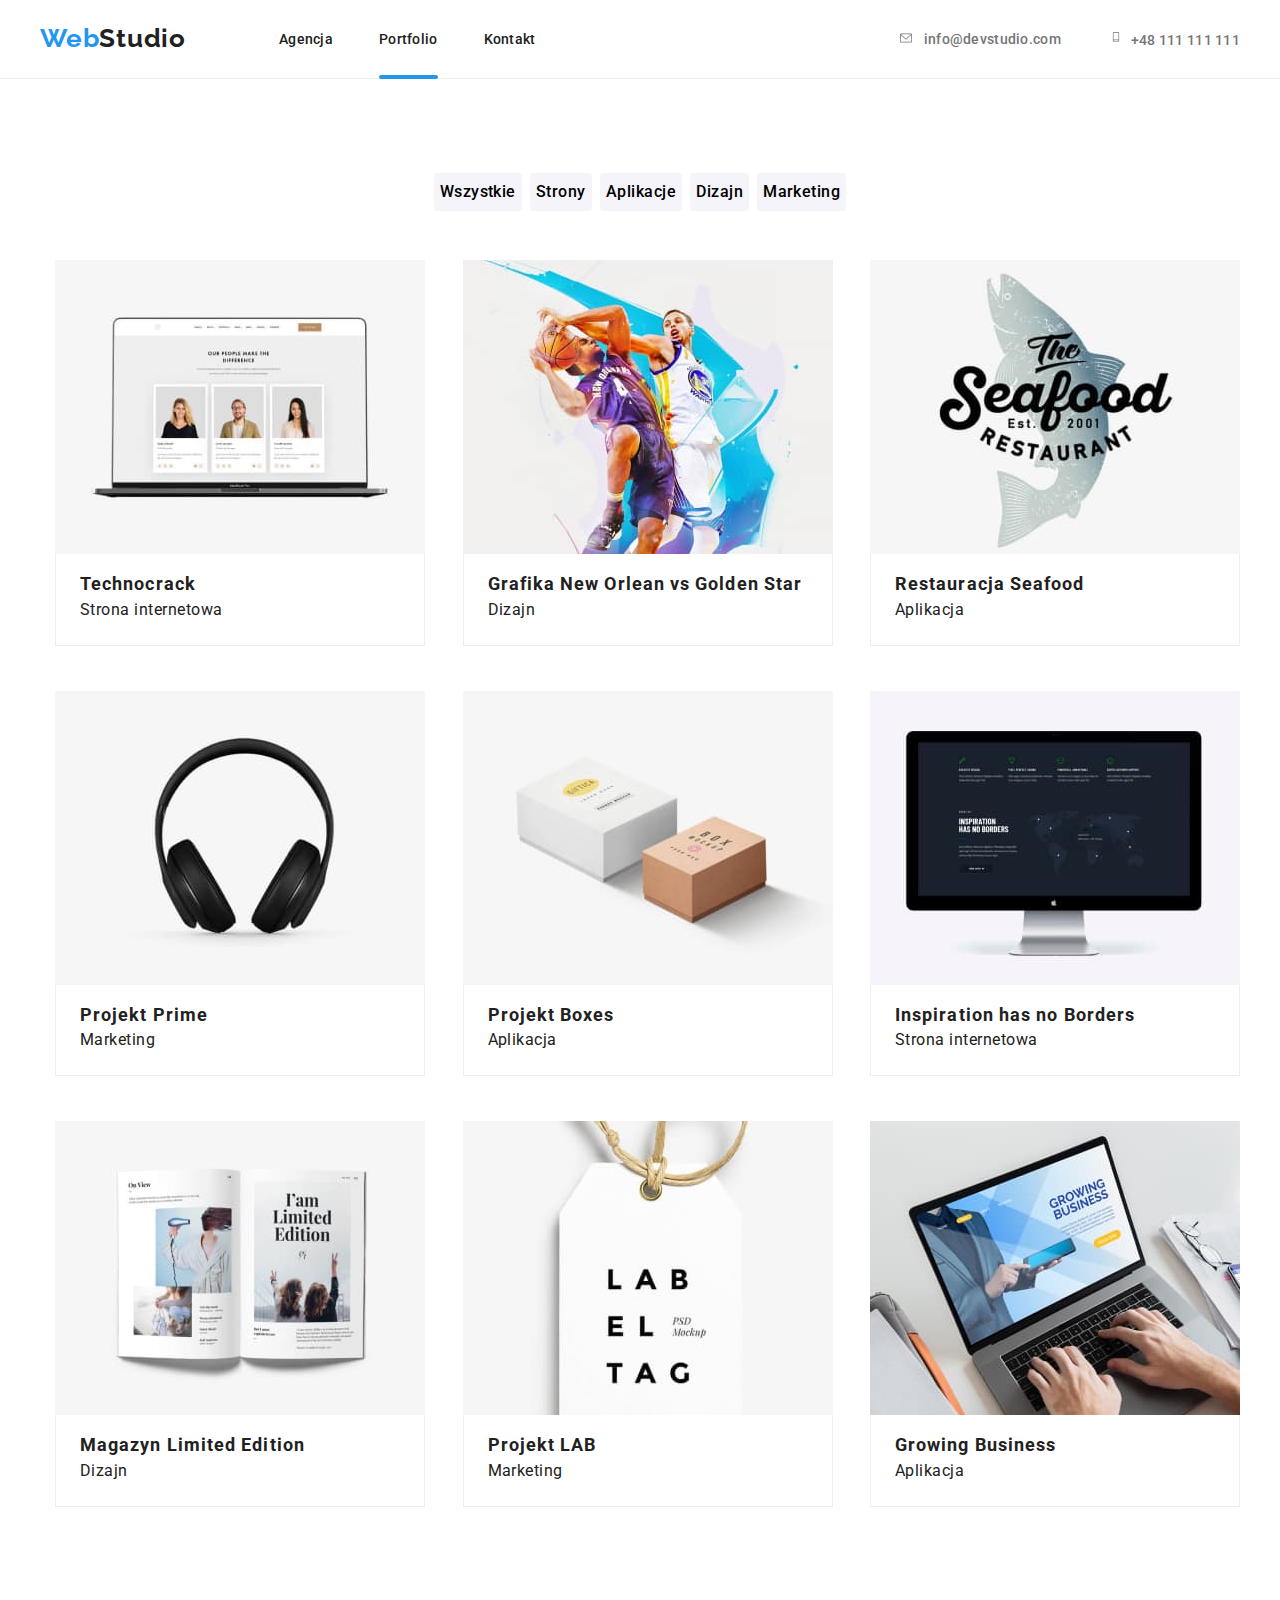
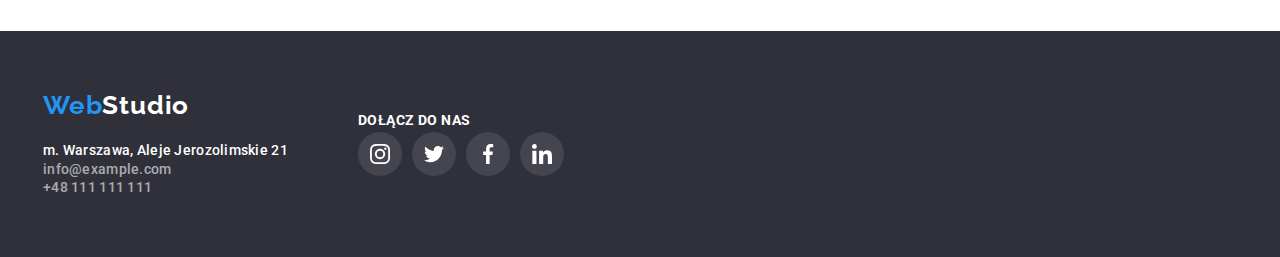
==== commit 7b48f2ea: "poprawki" ====
--- a/portfolio.html
+++ b/portfolio.html
@@ -22,10 +22,10 @@
                     <li class="navigation-list-item">
                         <a class="navigation-list-item-link" href="index.html">Agencja</a>
                     </li>
-                    <li class="navigation-list-item ">
+                    <li class="navigation-list-item">
                         <div>
                             <a class="navigation-list-item-link blue-line" href="portfolio.html">Portfolio</a>
-                        </div>
+                        </div>    
                     </li>
                     <li class="navigation-list-item">
                         <a class="navigation-list-item-link" href="#">Kontakt</a>
@@ -33,23 +33,23 @@
                 </ul>
             </nav>
             <ul class="head-adress-list">
-                <li class="head-adres-mail adress-link">
+                <li class="head-adres-mail">
                     <a class="head-adress-link" href="mailto:info@devstudio.com">
-                        <svg class="head-icon" width="16" height="12">
+                        <svg class="head-icon" width="16    " height="12">
                             <use href="./images/sprite.svg#icon-icon1head1" id="icon-icon1head1"></use>
                         </svg>info@devstudio.com
                     </a>
                 </li>
                 <li class="head-adres-phone">
-                    <a class="head-adress-link" href="tel:+48111111111"> 
+                    <a class="head-adress-link" href="tel:+48111111111">
                         <svg class="head-icon" width="10" height="16">
                             <use href="./images/sprite.svg#icon-icon1head2"></use>
                         </svg>+48 111 111 111
                     </a>
-                </li>    
+                </li>
             </ul>
         </div>
-    </header> 
+    </header>
     <main>
 <!--division:Buttons-->
         <section class="menu-buttons">
--- a/css/styles.css
+++ b/css/styles.css
@@ -102,6 +102,9 @@
   display: flex;
   color: var(--main-color);
   }
+.navigation-list .navigation-list-item {
+position: relative;
+}
 .navigation-list .navigation-list-item:not(:last-child) {
   margin-right: 46px;
 }
@@ -112,37 +115,37 @@
   letter-spacing: 0.02em;
   text-decoration: none;
   color: var(--main-color);
-  transition: color 250ms cubic-bezier(0.4, 0, 0.2, 1);
  }
 .navigation-list-item-link:hover,
 .navigation-list-item-link:focus,
 .navigation-list-item-link:active {
   color: var(--secondary-color);
-  text-decoration: none;
-}
-
-.blue-line::after {
-background-color: var(--secondary-color);
-border-radius: 2px;
-height: 4px;
-width: 58px;
-position: absolute;
-content: "";
-display: block;
-justify-content: center;
-margin-top: 27px;
-margin-bottom: 0;
-}
-
+  text-decoration: none; 
+}
+.navigation-list-item .navigation-list-item-link.blue-line::after {
+  background-color: var(--secondary-color);
+  border-radius: 2px;
+  height: 4px;
+  width: 100%;
+  position: absolute;
+  content: "";
+  display: block;
+  margin-top: 27px;
+}
+.navigation-list-item .navigation-list-item-link {
+transition: color 250ms cubic-bezier(0.4, 0, 0.2, 1);
+
+}
 .head-adress-list{
   display: flex;
   padding-left: 345px;
   align-items: center;
   list-style-type: none;
   text-decoration: none;
+  margin-left: auto;
   }
-.adress-link:not(:last-child) {
-  margin-right: 30px;
+.head-adress-list .head-adres-mail:not(:last-child) {
+  margin-right: 50px;
 }
 .head-adress-link {
   font-weight: 500;
@@ -151,8 +154,7 @@
   letter-spacing: 0.02em;
   text-decoration: none;
   color: var(--grey-color);
-  transition: color 250ms cubic-bezier(0.4, 0, 0.2, 1);
-  transition: fill 250ms cubic-bezier(0.4, 0, 0.2, 1);
+  
 }
 .head-adress-link:hover,
 .head-adress-link:hover .head-icon,
@@ -163,7 +165,6 @@
 .head-icon:active {
   color: var(--secondary-color);
   fill: var(--secondary-color);
-
 }
 .head-icon {
   display: inline-flex;
@@ -171,13 +172,12 @@
   justify-content: center;
   fill: var(--grey-color);
   margin-right: 10px;
-  padding-top: auto;
-  padding-bottom: auto;
-  padding-right: 0;
+  padding: 0px;
+}
+.head-adress-list .head-adress-link {
   transition: color 250ms cubic-bezier(0.4, 0, 0.2, 1);
   transition: fill 250ms cubic-bezier(0.4, 0, 0.2, 1);
 }
-
 /*====H2 to section=====*/
 
 .heading-second-level {
@@ -189,7 +189,6 @@
   list-style-type: none;
   text-decoration: none;
   padding-top: 94px;
-  
 }
 /*=====section:EFEKTYWNE ROZWIĄZANIA DLA WASZEGO BIZNESU=======*/
 
@@ -720,53 +719,12 @@
 
 /*===========portfolio box===========*/
 
-.portfolio-list {
-  list-style-type: none;
-  display: flex;
-  flex-wrap: wrap;
-  justify-content: space-between;
-  margin-bottom: 94px;
-}
-
-.portfolio-list-item {
-  margin-left: 15px;
-  margin-top: 15px;
-  margin-bottom: 30px;
-  flex-basis: calc(100% / 3 - 30px);
-  max-width: 370px;
-  transition: box-shadow 250ms cubic-bezier(0.4, 0, 0.2, 1);
-}
+
 
 .portfolio-list-item:hover,
 .portfolio-list-item:focus {
   cursor: pointer;
   box-shadow: var(--portfolio-shadow);
-}
-
-.portfolio-border {
-  border-left: 1px solid var(--white-border-color);
-  border-bottom: 1px solid var(--white-border-color);
-  border-right: 1px solid var(--white-border-color);
-  width: 370px;
-}
-
-.portfolio-example {
-  font-weight: 700;
-  font-size: 18px;
-  line-height: 2, 000;
-  letter-spacing: 0.06em;
-  padding-top: 20px;
-  padding-left: 24px;
-}
-
-.portfolio-description {
-  font-size: 16px;
-  line-height: 30px;
-  letter-spacing: 0.03em;
-  text-align: left;
-  padding-left: 24px;
-  padding-bottom: 20px;
-  line-height: 1, 666;
 }
 
 .portfolio-item {
@@ -783,7 +741,6 @@
   padding: 49px 45px 49px 24px;
   background-color: rgba(33, 150, 243, 0.9);
   transform: translateY(100%);
-  transition-property: transform;
   transition-duration: 250ms;
   transition-timing-function: cubic-bezier(0.4, 0, 0.2, 1);
 }
@@ -795,7 +752,6 @@
 }
 
 .portfolio-list-item .portfolio-box {
-  transition-property: transform;
   transition-duration: 250ms;
   transition-timing-function: cubic-bezier(0.4, 0, 0.2, 1);
 }
